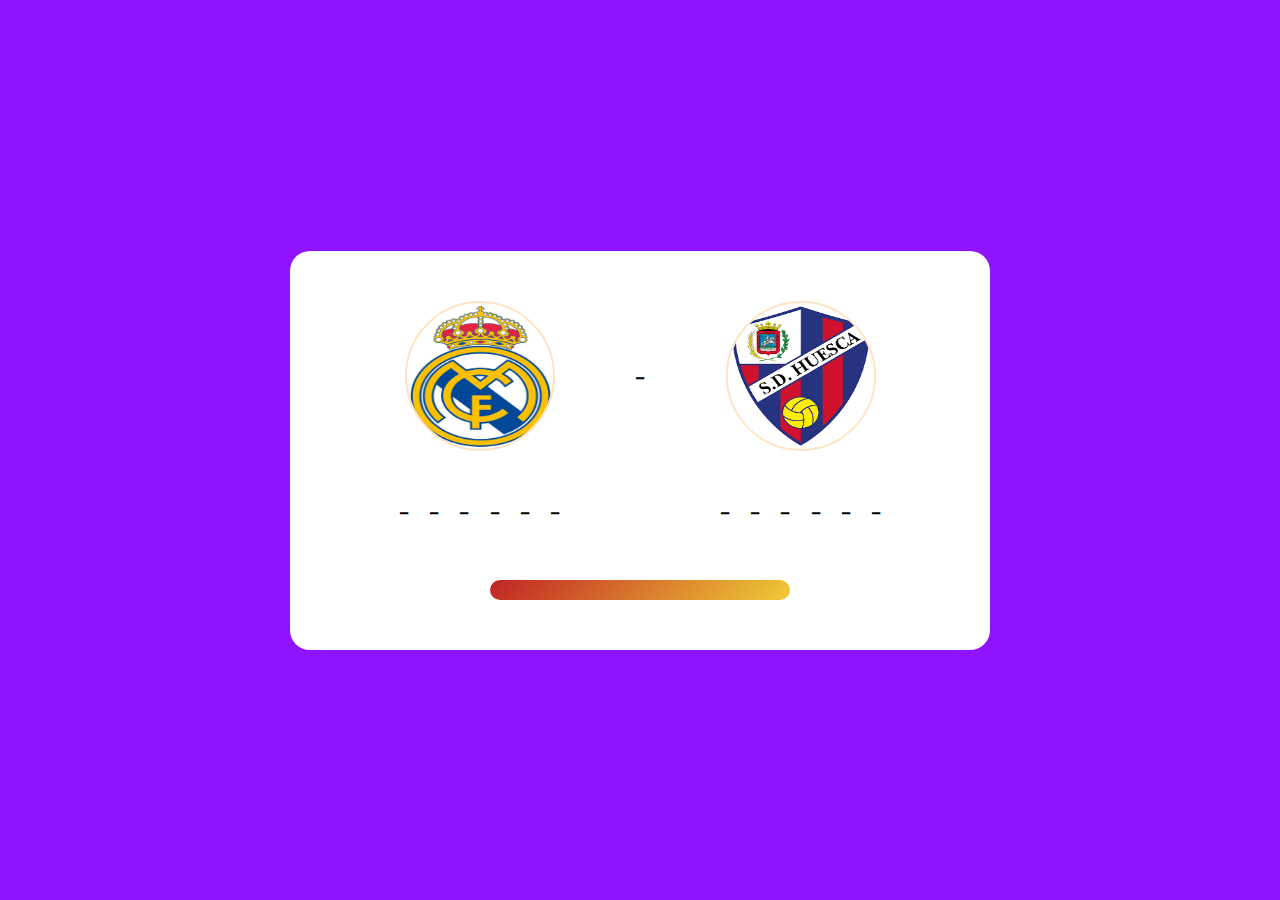
==== Game-play.html @ 3efc117b "laliga-penalty-with-design(CSS)" ====
<!DOCTYPE html>
<html lang="en">
<head>
    <meta charset="UTF-8">
    <meta name="viewport" content="width=device-width, initial-scale=1.0">
    <title>Document</title>
    <link rel="stylesheet" href="./Game-play.css">
</head>
<body>
    <div class="container">
        <div class="row">
            <div class="col">
                <img
                    src="./assets/Real_Madrid.jpg"
                    alt=""
                    class="profile-icon"
                    height="150px"
                    width="150px"
                />
                <span class="name" id="team-1-name"></span>
                <div class="row round-runs" id="team-1-round-runs">
                    <span class="col">-</span>
                    <span class="col">-</span>
                    <span class="col">-</span>
                    <span class="col">-</span>
                    <span class="col">-</span>
                    <span class="col">-</span>
                </div>
            </div>
            <div class="col">
                <div class="row score">
                    <span id="team-1-score"></span>
                    <span>-</span>
                    <span id="team-2-score"></span>
                </div>
            </div>
            <div class="col">
                <img
                    src="./assets/Huesca.png"
                    alt=""
                    class="profile-icon"
                    height="150px"
                    width="150px"
                />
                <span class="name" id="team-2-name"></span>
                <div class="row round-runs" id="team-2-round-runs">
                    <span class="col">-</span>
                    <span class="col">-</span>
                    <span class="col">-</span>
                    <span class="col">-</span>
                    <span class="col">-</span>
                    <span class="col">-</span>
                </div>
            </div>
        </div>
        <div class="row">
            <button
                id="strike-button"
                onclick="handleStrikeButtonClick()"
            ></button>
        </div>
        <div class="row" id="result" hidden></div>
    </div>
</body>
</html>
---- Game-play.css ----
@import url("https://fonts.googleapis.com/css?family=Montserrat&display=swap");
* {
	box-sizing: border-box;
	margin: 0;
	font-family: Montserrat;
}
body {
	background: #9013fe;
	display: flex;
	justify-content: center;
	height: 100vh;
}
.container {
	background: white;
	display: flex;
	flex-direction: column;
	border-radius: 20px;
	width: 700px;
	padding: 50px;
	align-self: center;
}
.row {
	display: flex;
	flex-direction: row;
}
.col {
	display: flex;
	flex-direction: column;
	justify-content: center;
	align-items: center;
}
.container > .row {
	width: 100%;
	justify-content: space-evenly;
}
.profile-icon {
    border-radius: 50%;
    border: 2px solid bisque;
}
.name {
	margin: 20px 0;
	font-size: x-large;
	font-weight: bold;
}
.score {
	margin: -80px 0 0;
	font-size: xx-large;
}
.score > span {
	margin: 0 5px;
}
.round-runs {
	font-size: xx-large;
	width: 200px;
	justify-content: space-evenly;
}

#strike-button {
	border: none;
	border-radius: 25px;
	background: linear-gradient(135deg, #c02425, #f0cb35);
	font-size: large;
	width: 300px;
	color: white;
	padding: 10px;
	margin-top: 50px;
	margin-bottom: -50px;
	outline: none;
}
#strike-button:hover {
	box-shadow: 0 0 10px 0 black;
}

#result {
	margin-top: 50px;
	background: linear-gradient(90deg, #f79d00, #64f38c);
	background-clip: text;
	text-transform: uppercase;
	font-size: xx-large;
	font-weight: bold;
	color: transparent;
	-webkit-background-clip: text;
	-webkit-text-fill-color: transparent;
}
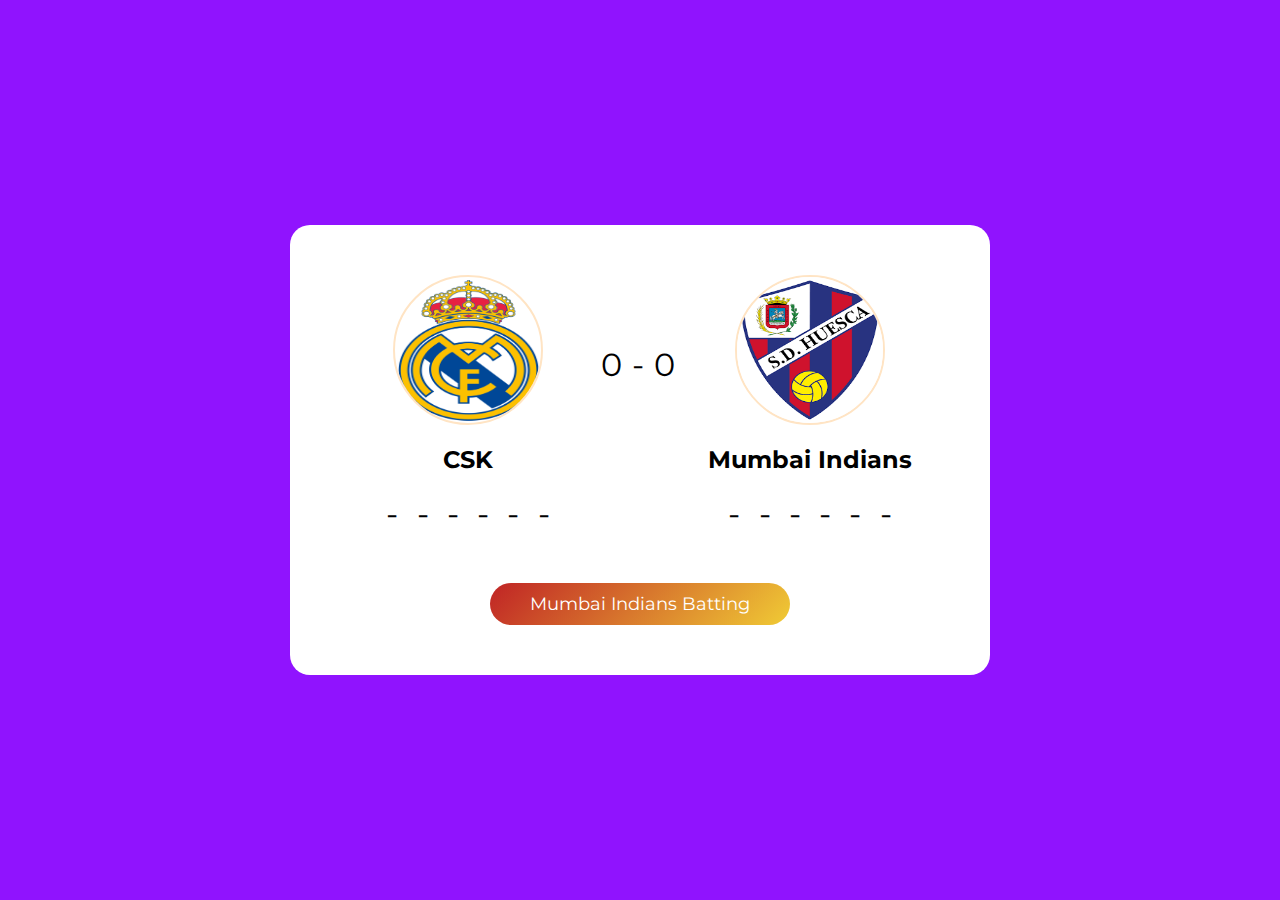
==== commit de7c43e0: "final code" ====
--- a/Game-play.html
+++ b/Game-play.html
@@ -5,6 +5,7 @@
     <meta name="viewport" content="width=device-width, initial-scale=1.0">
     <title>Document</title>
     <link rel="stylesheet" href="./Game-play.css">
+    <script src="./Game-play.js"></script>
 </head>
 <body>
     <div class="container">
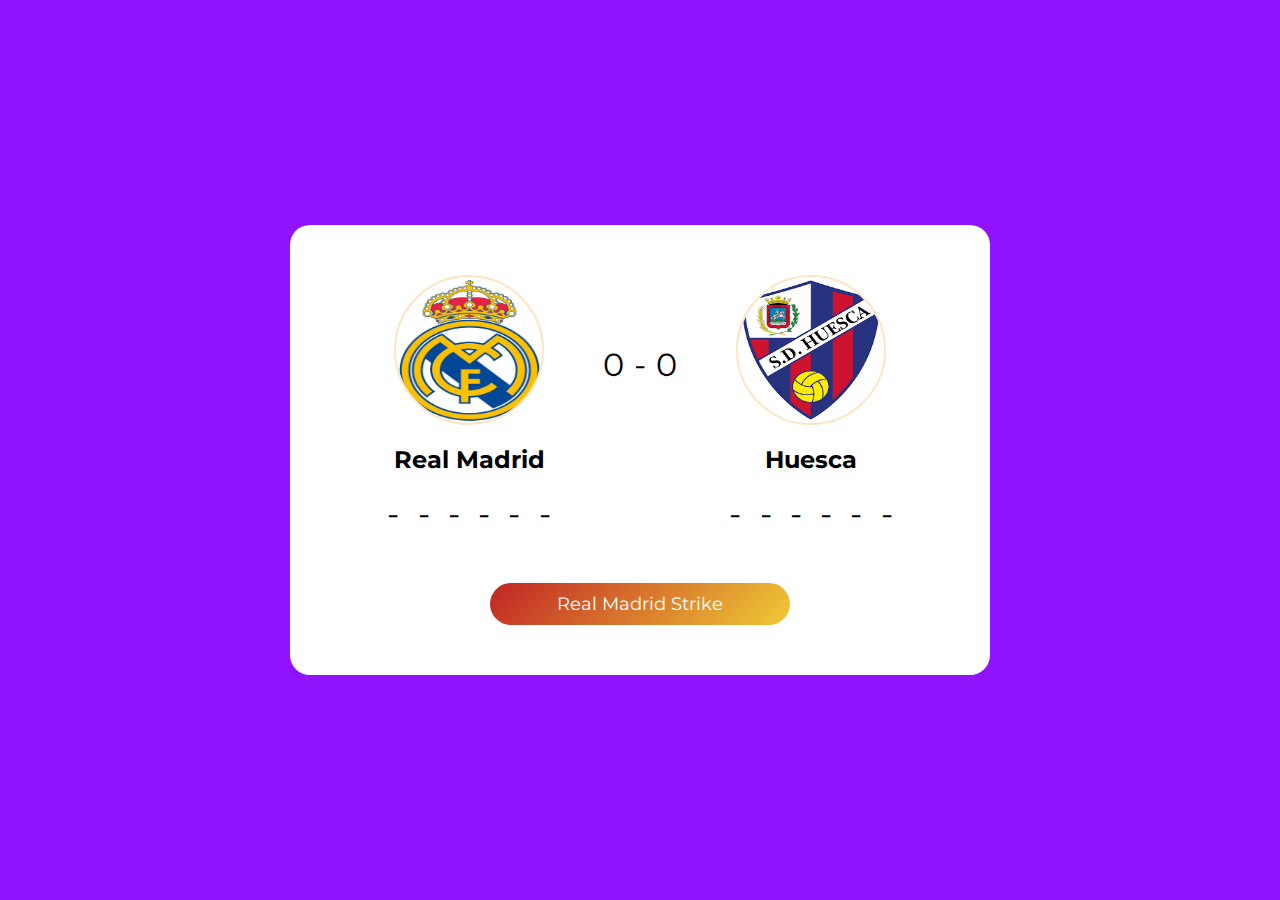
==== commit eda3db72: "final code" ====
--- a/Game-play.html
+++ b/Game-play.html
@@ -3,7 +3,7 @@
 <head>
     <meta charset="UTF-8">
     <meta name="viewport" content="width=device-width, initial-scale=1.0">
-    <title>Document</title>
+    <title>Game-Play</title>
     <link rel="stylesheet" href="./Game-play.css">
     <script src="./Game-play.js"></script>
 </head>
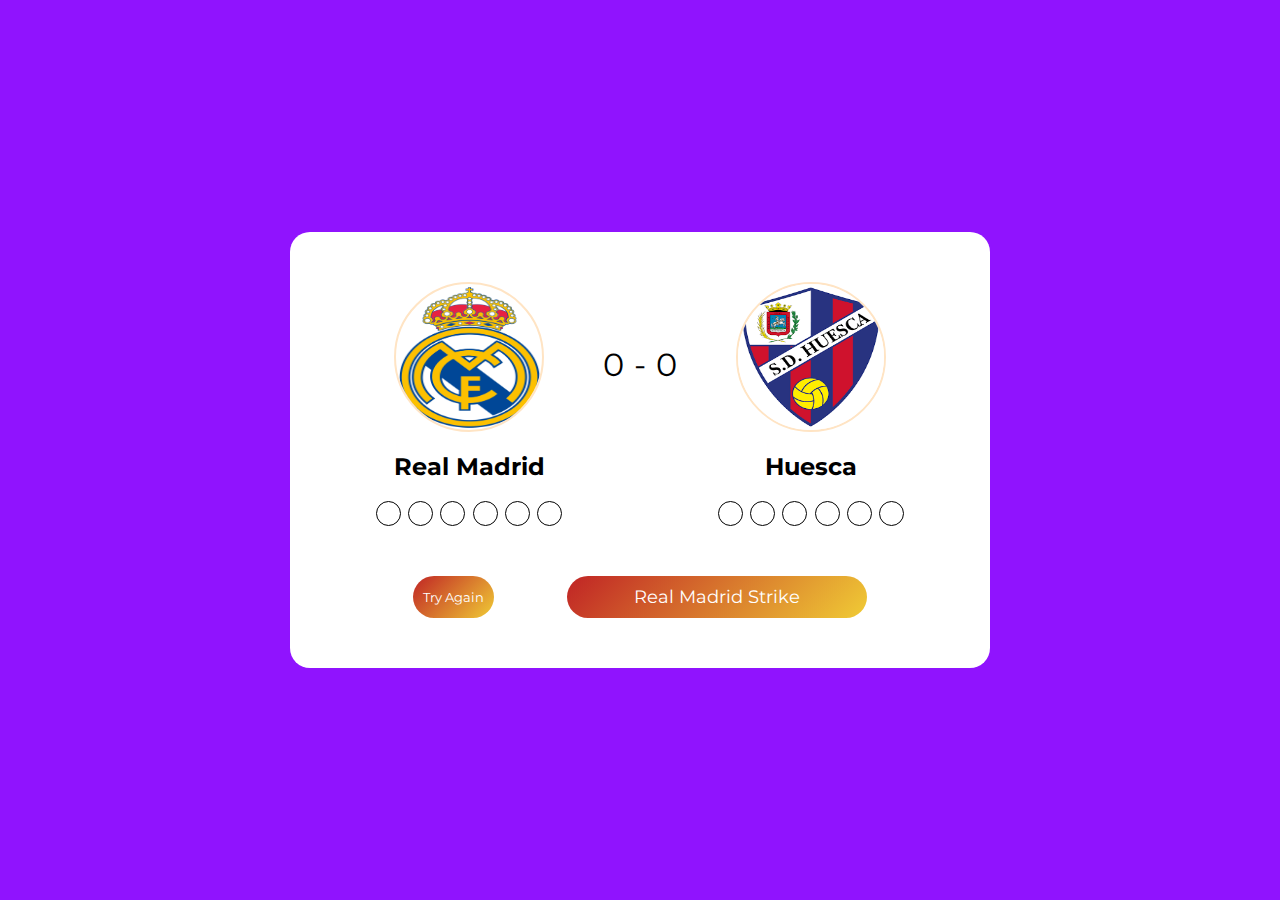
==== commit 16b421e9: "final code" ====
--- a/Game-play.html
+++ b/Game-play.html
@@ -20,12 +20,18 @@
                 />
                 <span class="name" id="team-1-name"></span>
                 <div class="row round-runs" id="team-1-round-runs">
+                    <div class='prog' id="qIndex"></div>
+                    <div class='prog' id="qIndex"></div>
+                    <div class='prog' id="qIndex"></div>
+                    <div class='prog' id="qIndex"></div>
+                    <div class='prog' id="qIndex"></div>
+                    <div class='prog' id="qIndex"></div>
+                    <!-- <span class="col">-</span>
                     <span class="col">-</span>
                     <span class="col">-</span>
                     <span class="col">-</span>
                     <span class="col">-</span>
-                    <span class="col">-</span>
-                    <span class="col">-</span>
+                    <span class="col">-</span> -->
                 </div>
             </div>
             <div class="col">
@@ -45,16 +51,23 @@
                 />
                 <span class="name" id="team-2-name"></span>
                 <div class="row round-runs" id="team-2-round-runs">
+                    <div class='prog' id="qIndex"></div>
+                    <div class='prog' id="qIndex"></div>
+                    <div class='prog' id="qIndex"></div>
+                    <div class='prog' id="qIndex"></div>
+                    <div class='prog' id="qIndex"></div>
+                    <div class='prog' id="qIndex"></div>
+                    <!-- <span class="col">-</span>
                     <span class="col">-</span>
                     <span class="col">-</span>
                     <span class="col">-</span>
                     <span class="col">-</span>
-                    <span class="col">-</span>
-                    <span class="col">-</span>
+                    <span class="col">-</span> -->
                 </div>
             </div>
         </div>
         <div class="row">
+            <button type="button" id="btn1" onclick="history.go(0)">Try Again</button>
             <button
                 id="strike-button"
                 onclick="handleStrikeButtonClick()"
--- a/Game-play.css
+++ b/Game-play.css
@@ -67,6 +67,19 @@
 	margin-bottom: -50px;
 	outline: none;
 }
+#btn1 {
+	border: none;
+	border-radius: 25px;
+	background: linear-gradient(135deg, #c02425, #f0cb35);
+	/* font-size: large; */
+	/* width: 300px; */
+	color: white;
+	padding: 10px;
+	margin-top: 50px;
+	margin-bottom: -50px;
+	outline: none;
+}
+}
 #strike-button:hover {
 	box-shadow: 0 0 10px 0 black;
 }
@@ -81,4 +94,12 @@
 	color: transparent;
 	-webkit-background-clip: text;
 	-webkit-text-fill-color: transparent;
-}+}
+
+.prog{
+	width : 25px;
+	height : 25px;
+	border: 1px solid #000;
+	display: inline-block;
+	border-radius: 50%;
+ }